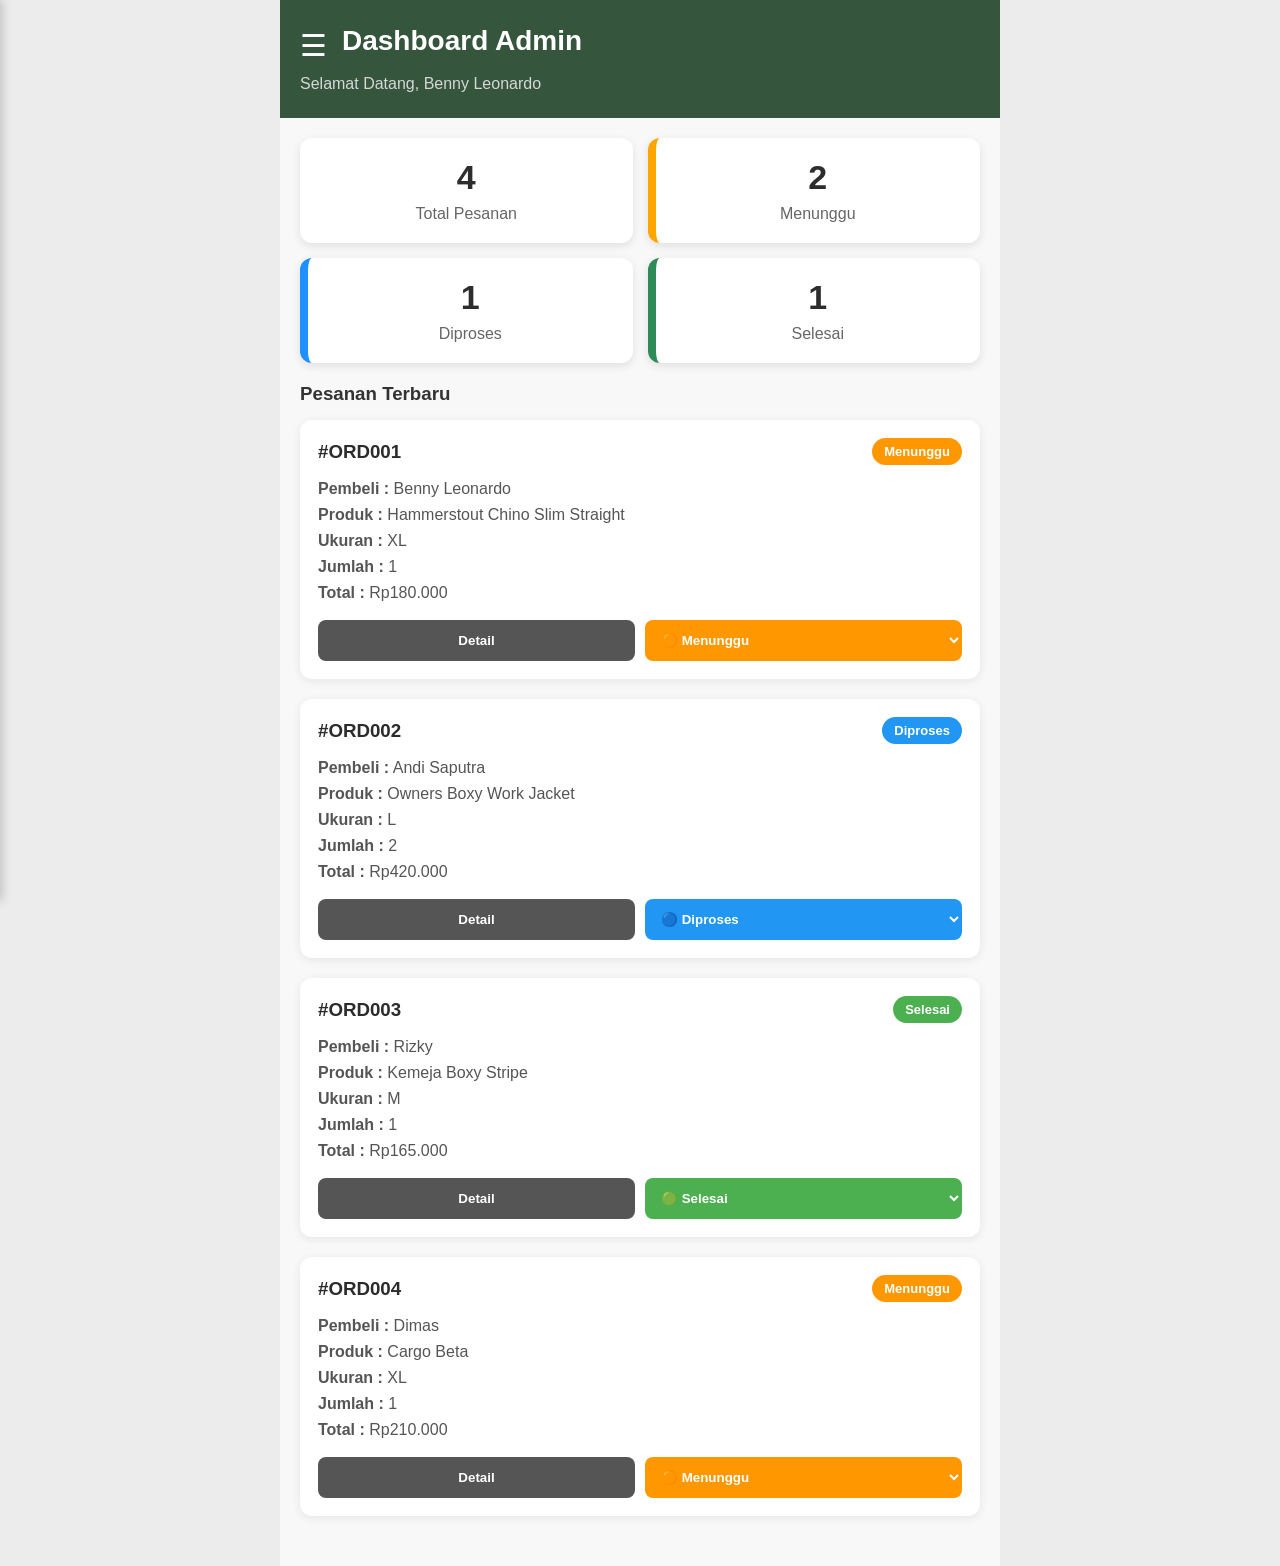
==== admin.html @ 1dfbb849 "Add files via upload" ====
<!DOCTYPE html>
<html lang="id">

<head>
    <meta charset="UTF-8">
    <meta name="viewport" content="width=device-width, initial-scale=1.0">
    <title>Dashboard Admin - FashDrop</title>

    <link rel="stylesheet" href="admin.css">
</head>

<body>

    <div id="overlay" class="overlay" onclick="closeSidebar()"></div>

    <div id="sidebar" class="sidebar">

        <div class="sidebar-header">

            <img src="foto_Benny Leonardo (1).jpg" alt="Logo">

            <h3>Admin</h3>

            <p>Benny Leonardo</p>

        </div>

        <div class="sidebar-menu">

            <a href="index.html">🏠 Home</a>

            <a href="admin.html">📊 Dashboard Admin</a>

            <a href="pesanan.html">📦 Pesanan Saya</a>

            <a href="login.html">🔑 Login</a>

        </div>

    </div>

    <div class="mobile-container">

        <!-- HEADER -->
        <header>

    <div class="header-top">

        <span class="menu-button" onclick="toggleMenu()">
            ☰
        </span>

        <h2>Dashboard Admin</h2>

    </div>

    <p>Selamat Datang, Benny Leonardo</p>

</header>

        <!-- STATISTIK -->

        <section class="dashboard">

            <div class="card-stat">
                <h3 id="totalPesanan">4</h3>
                <p>Total Pesanan</p>
            </div>

            <div class="card-stat orange">
                <h3 id="totalMenunggu">2</h3>
                <p>Menunggu</p>
            </div>

            <div class="card-stat blue">
                <h3 id="totalDiproses">1</h3>
                <p>Diproses</p>
            </div>

            <div class="card-stat green">
                <h3 id="totalSelesai">1</h3>
                <p>Selesai</p>
            </div>

        </section>

        <!-- JUDUL -->

        <div class="judul">

            <h3>Pesanan Terbaru</h3>

        </div>

        <!-- DAFTAR PESANAN -->

        <section class="order-list">

            <!-- PESANAN 1 -->

            <div class="order-card">

                <div class="order-header">

                    <h3>#ORD001</h3>

                    <span class="status waiting">
                        Menunggu
                    </span>

                </div>

                <p><b>Pembeli :</b> Benny Leonardo</p>

                <p><b>Produk :</b> Hammerstout Chino Slim Straight</p>

                <p><b>Ukuran :</b> XL</p>

                <p><b>Jumlah :</b> 1</p>

                <p><b>Total :</b> Rp180.000</p>

                <div class="button-group">

                    <button class="detail">
                        Detail
                    </button>

                    <select class="status-btn" onchange="ubahStatus(this)">

                        <option value="waiting">🟠 Menunggu</option>

                        <option value="process">🔵 Diproses</option>

                        <option value="kirim">🟣 Dikirim</option>

                        <option value="finish">🟢 Selesai</option>

                    </select>

                </div>

            </div>

            <!-- PESANAN 2 -->

            <div class="order-card">

                <div class="order-header">

                    <h3>#ORD002</h3>

                    <span class="status process">

                        Diproses

                    </span>

                </div>

                <p><b>Pembeli :</b> Andi Saputra</p>

                <p><b>Produk :</b> Owners Boxy Work Jacket</p>

                <p><b>Ukuran :</b> L</p>

                <p><b>Jumlah :</b> 2</p>

                <p><b>Total :</b> Rp420.000</p>

                <div class="button-group">

                    <button class="detail">
                        Detail
                    </button>

                    <select class="status-btn process" onchange="ubahStatus(this)">

                        <option value="waiting">🟠 Menunggu</option>
                        <option value="process" selected>🔵 Diproses</option>
                        <option value="kirim">🟣 Dikirim</option>
                        <option value="finish">🟢 Selesai</option>

                    </select>

                </div>

            </div>

            <!-- PESANAN 3 -->

            <div class="order-card">

                <div class="order-header">

                    <h3>#ORD003</h3>

                    <span class="status finish">

                        Selesai

                    </span>

                </div>

                <p><b>Pembeli :</b> Rizky</p>

                <p><b>Produk :</b> Kemeja Boxy Stripe</p>

                <p><b>Ukuran :</b> M</p>

                <p><b>Jumlah :</b> 1</p>

                <p><b>Total :</b> Rp165.000</p>

                <div class="button-group">

                    <button class="detail">
                        Detail
                    </button>

                    <select class="status-btn finish" onchange="ubahStatus(this)">

                        <option value="waiting">🟠 Menunggu</option>
                        <option value="process">🔵 Diproses</option>
                        <option value="kirim">🟣 Dikirim</option>
                        <option value="finish" selected>🟢 Selesai</option>

                    </select>

                </div>

            </div>

            <!-- PESANAN 4 -->

            <div class="order-card">

                <div class="order-header">

                    <h3>#ORD004</h3>

                    <span class="status waiting">

                        Menunggu

                    </span>

                </div>

                <p><b>Pembeli :</b> Dimas</p>

                <p><b>Produk :</b> Cargo Beta</p>

                <p><b>Ukuran :</b> XL</p>

                <p><b>Jumlah :</b> 1</p>

                <p><b>Total :</b> Rp210.000</p>

                <div class="button-group">

                    <button class="detail">
                        Detail
                    </button>

                    <select class="status-btn waiting" onchange="ubahStatus(this)">

                        <option value="waiting" selected>🟠 Menunggu</option>
                        <option value="process">🔵 Diproses</option>
                        <option value="kirim">🟣 Dikirim</option>
                        <option value="finish">🟢 Selesai</option>

                    </select>

                </div>

            </div>

        </section>

    </div>

    <script>

        function closeSidebar() {

    document.querySelector(".sidebar").classList.remove("active");
    document.querySelector(".overlay").classList.remove("active");

}

        function toggleMenu(){

    document.querySelector(".sidebar").classList.toggle("active");

    document.querySelector(".overlay").classList.toggle("active");

}

        // ==========================
        // UPDATE DASHBOARD
        // ==========================

        function updateDashboard() {

            const semuaStatus = document.querySelectorAll(".status");

            let totalPesanan = semuaStatus.length;
            let menunggu = 0;
            let diproses = 0;
            let selesai = 0;

            semuaStatus.forEach(function (item) {

                let status = item.textContent.trim();

                if (status === "Menunggu") {
                    menunggu++;
                }

                else if (status === "Diproses" || status === "Dikirim") {
                    diproses++;
                }

                else if (status === "Selesai") {
                    selesai++;
                }

            });

            document.getElementById("totalPesanan").textContent = totalPesanan;
            document.getElementById("totalMenunggu").textContent = menunggu;
            document.getElementById("totalDiproses").textContent = diproses;
            document.getElementById("totalSelesai").textContent = selesai;

        }

        // ==========================
        // UBAH STATUS PESANAN
        // ==========================

        function ubahStatus(select) {

            const card = select.closest(".order-card");
            const badge = card.querySelector(".status");

            // Reset class badge
            badge.classList.remove(
                "waiting",
                "process",
                "kirim",
                "finish"
            );

            // Reset class dropdown
            select.classList.remove(
                "waiting",
                "process",
                "kirim",
                "finish"
            );

            switch (select.value) {

                case "waiting":

                    badge.textContent = "Menunggu";
                    badge.classList.add("waiting");
                    select.classList.add("waiting");

                    break;

                case "process":

                    badge.textContent = "Diproses";
                    badge.classList.add("process");
                    select.classList.add("process");

                    break;

                case "kirim":

                    badge.textContent = "Dikirim";
                    badge.classList.add("kirim");
                    select.classList.add("kirim");

                    break;

                case "finish":

                    badge.textContent = "Selesai";
                    badge.classList.add("finish");
                    select.classList.add("finish");

                    break;

            }

            // Update statistik
            updateDashboard();

        }

        // ==========================
        // SAAT HALAMAN DIBUKA
        // ==========================

        window.onload = function () {

            // Memberi warna awal pada setiap dropdown
            document.querySelectorAll(".status-btn").forEach(function (select) {

                select.classList.add(select.value);

            });

            // Hitung statistik pertama kali
            updateDashboard();

        };

    </script>

</body>

</html>
---- admin.css ----
/* ==========================
   RESET
========================== */

* {
    margin: 0;
    padding: 0;
    box-sizing: border-box;
    font-family: Arial, sans-serif;
}

body {
    background: #ececec;
}

.header-top{

    display:flex;
    align-items:center;
    gap:15px;

    margin-bottom:10px;

}

.menu-button{

    font-size:30px;

    cursor:pointer;

    color:white;

    user-select:none;

}

.sidebar{
    position:fixed;
    top:0;
    left:-280px;
    width:280px;
    height:100%;
    background:white;
    transition:.3s;
    z-index:1000;
    box-shadow:2px 0 10px rgba(0,0,0,.2);
}

.sidebar.active{
    left:0;
}

.overlay{
    position:fixed;
    top:0;
    left:0;
    width:100%;
    height:100%;
    background:rgba(0,0,0,.4);
    display:none;
    z-index:999;
}

.overlay.active{
    display:block;
}

.sidebar-header{
    background:#36553d;
    color:white;
    text-align:center;
    padding:20px;
}

.sidebar-header img{
    width:80px;
    height:80px;
    border-radius:50%;
    object-fit:cover;
}

.sidebar-menu a{
    display:block;
    padding:15px 20px;
    text-decoration:none;
    color:#333;
    border-bottom:1px solid #eee;
}

.sidebar-menu a:hover{
    background:#f5f5f5;
}

/* ==========================
   CONTAINER
========================== */

.mobile-container {
    max-width: 720px;
    margin: auto;
    min-height: 100vh;
    background: #f8f8f8;
}

/* ==========================
   HEADER
========================== */

header {
    background: #36553d;
    color: white;
    padding: 25px 20px;
}

header h2 {
    font-size: 28px;
    margin-bottom: 8px;
}

header p {
    color: #d7d7d7;
}

/* ==========================
   DASHBOARD
========================== */

.dashboard {
    display: grid;
    grid-template-columns: repeat(2, 1fr);
    gap: 15px;
    padding: 20px;
}

.card-stat {

    background: white;
    border-radius: 12px;
    text-align: center;
    padding: 20px;
    box-shadow: 0 3px 10px rgba(0, 0, 0, .1);

}

.card-stat h3 {

    font-size: 34px;
    margin-bottom: 8px;
    color: #2d2d2d;

}

.card-stat p {

    color: #666;

}

.orange {

    border-left: 8px solid orange;

}

.blue {

    border-left: 8px solid dodgerblue;

}

.green {

    border-left: 8px solid seagreen;

}

/* ==========================
   JUDUL
========================== */

.judul {

    padding: 0 20px 15px;

}

.judul h3 {

    color: #333;

}

/* ==========================
   CARD PESANAN
========================== */

.order-list {

    padding: 0 20px 30px;

}

.order-card {

    background: white;
    border-radius: 12px;
    margin-bottom: 20px;
    padding: 18px;
    box-shadow: 0 2px 10px rgba(0, 0, 0, .08);

}

.order-header {

    display: flex;
    justify-content: space-between;
    align-items: center;
    margin-bottom: 15px;

}

.order-header h3 {

    color: #2c2c2c;

}

.order-card p {

    margin: 8px 0;
    color: #555;

}

/* ==========================
   STATUS
========================== */

.status {

    padding: 6px 12px;
    border-radius: 30px;
    color: white;
    font-size: 13px;
    font-weight: bold;

}

.waiting {

    background: #ff9800;

}

.process {

    background: #2196f3;

}

.finish {

    background: #4caf50;

}


/* ==========================
   BUTTON
========================== */

.button-group {

    display: flex;
    gap: 10px;
    margin-top: 18px;

}

.button-group button {

    flex: 1;
    border: none;
    padding: 12px;
    border-radius: 8px;
    cursor: pointer;
    font-weight: bold;
    transition: .3s;

}

.detail {

    background: #555;
    color: white;

}

.proses {

    background: #ff9800;
    color: white;

}

.kirim {

    background: #2196f3;
    color: white;

}

.button-group button:hover {

    transform: translateY(-2px);

}

.status-btn{

    flex:1;

    border:none;

    border-radius:8px;

    padding:12px;

    color:white;

    font-weight:bold;

    cursor:pointer;

    outline:none;

    transition:.3s;

    background:#ff9800;

}

.status-btn.process{

    background:#2196f3;

}

.status-btn.kirim{

    background:#9c27b0;

}

.status-btn.finish{

    background:#4caf50;

}

/* ==========================
   RESPONSIVE
========================== */

@media(max-width:480px) {

    .dashboard {

        grid-template-columns: 1fr;

    }

    .button-group {

        flex-direction: column;

    }

}
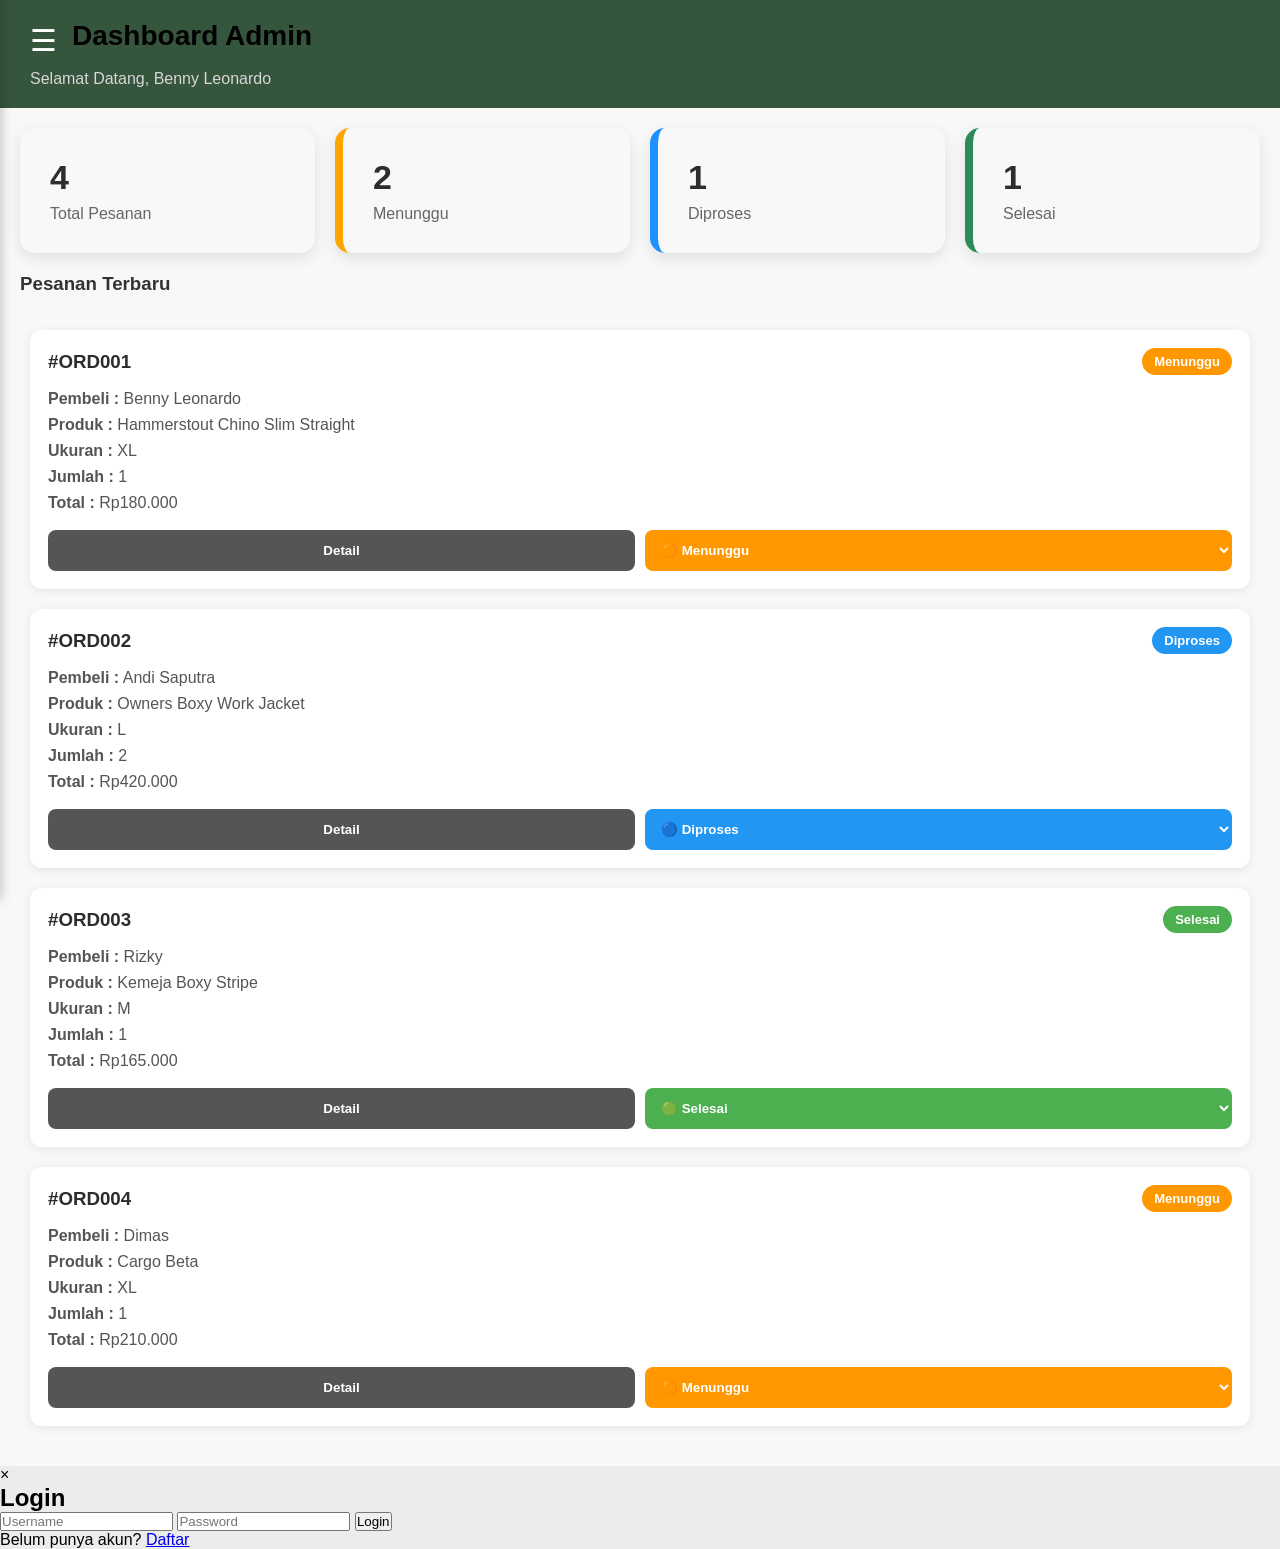
==== commit 02eb5adc: "Update admin.html" ====
--- a/admin.html
+++ b/admin.html
@@ -27,13 +27,17 @@
 
         <div class="sidebar-menu">
 
-            <a href="index.html">🏠 Home</a>
+            <a href="index.html">🏠 beranda</a>
+
+            <a href="profile.html">👤 Profile</a>
+
+            <a href="utama.html">📖 produk</a>
 
             <a href="admin.html">📊 Dashboard Admin</a>
 
             <a href="pesanan.html">📦 Pesanan Saya</a>
 
-            <a href="login.html">🔑 Login</a>
+            <a href="#" onclick="openLogin()">🔑 Login</a>
 
         </div>
 
@@ -122,7 +126,7 @@
 
                 <div class="button-group">
 
-                    <button class="detail">
+                    <button class="detail" onclick="window.location.href='detail-pembayaran.html'">
                         Detail
                     </button>
 
@@ -278,6 +282,74 @@
             </div>
 
         </section>
+
+    </div>
+
+    <div id="loginOverlay" class="login-overlay">
+
+        <div class="login-box">
+
+            <span class="close" onclick="closeLogin()">&times;</span>
+
+            <div id="loginForm">
+
+                <h2>Login</h2>
+
+                <input type="text" placeholder="Username">
+
+                <input type="password" placeholder="Password">
+
+                <button class="btn-login">
+
+                    Login
+
+                </button>
+
+                <div class="switch-text">
+
+                    Belum punya akun?
+
+                    <a href="#" onclick="showRegister(event)">
+
+                        Daftar
+
+                    </a>
+
+                </div>
+
+            </div>
+
+            <div id="registerForm" style="display:none;">
+
+                <h2>Daftar</h2>
+
+                <input type="text" placeholder="Nama">
+
+                <input type="email" placeholder="Email">
+
+                <input type="password" placeholder="Password">
+
+                <button class="btn-login">
+
+                    Daftar
+
+                </button>
+
+                <div class="switch-text">
+
+                    Sudah punya akun?
+
+                    <a href="#" onclick="showLogin(event)">
+
+                        Login
+
+                    </a>
+
+                </div>
+
+            </div>
+
+        </div>
 
     </div>
 
@@ -420,8 +492,36 @@
 
         };
 
+        function openLogin() {
+            document.getElementById("loginOverlay").style.display = "flex";
+        }
+
+        function closeLogin() {
+            document.getElementById("loginOverlay").style.display = "none";
+        }
+
+        function showRegister(event) {
+            event.preventDefault();
+
+            document.getElementById("loginForm").style.display = "none";
+            document.getElementById("registerForm").style.display = "block";
+        }
+
+        function showLogin(event) {
+            event.preventDefault();
+
+            document.getElementById("registerForm").style.display = "none";
+            document.getElementById("loginForm").style.display = "block";
+        }
+
+        window.onclick = function (e) {
+
+            if (e.target == document.getElementById("loginOverlay"))
+                closeLogin();
+        }
+
     </script>
 
 </body>
 
-</html>+</html>
--- a/admin.css
+++ b/admin.css
@@ -9,87 +9,93 @@
     font-family: Arial, sans-serif;
 }
 
+html,
 body {
+    margin: 0;
+    padding: 0;
+    width: 100%;
+    min-height: 100%;
+    overflow-x: hidden;
     background: #ececec;
 }
 
-.header-top{
-
-    display:flex;
-    align-items:center;
-    gap:15px;
-
-    margin-bottom:10px;
-
-}
-
-.menu-button{
-
-    font-size:30px;
-
-    cursor:pointer;
-
-    color:white;
-
-    user-select:none;
-
-}
-
-.sidebar{
-    position:fixed;
-    top:0;
-    left:-280px;
-    width:280px;
-    height:100%;
-    background:white;
-    transition:.3s;
-    z-index:1000;
-    box-shadow:2px 0 10px rgba(0,0,0,.2);
-}
-
-.sidebar.active{
-    left:0;
-}
-
-.overlay{
-    position:fixed;
-    top:0;
-    left:0;
-    width:100%;
-    height:100%;
-    background:rgba(0,0,0,.4);
-    display:none;
-    z-index:999;
-}
-
-.overlay.active{
-    display:block;
-}
-
-.sidebar-header{
-    background:#36553d;
-    color:white;
-    text-align:center;
-    padding:20px;
-}
-
-.sidebar-header img{
-    width:80px;
-    height:80px;
-    border-radius:50%;
-    object-fit:cover;
-}
-
-.sidebar-menu a{
-    display:block;
-    padding:15px 20px;
-    text-decoration:none;
-    color:#333;
-    border-bottom:1px solid #eee;
-}
-
-.sidebar-menu a:hover{
-    background:#f5f5f5;
+.header-top {
+
+    display: flex;
+    align-items: center;
+    gap: 15px;
+
+    margin-bottom: 10px;
+
+}
+
+.menu-button {
+
+    font-size: 30px;
+
+    cursor: pointer;
+
+    color: white;
+
+    user-select: none;
+
+}
+
+.sidebar {
+    position: fixed;
+    top: 0;
+    left: -280px;
+    width: 280px;
+    height: 100%;
+    background: white;
+    transition: .3s;
+    z-index: 1000;
+    box-shadow: 2px 0 10px rgba(0, 0, 0, .2);
+}
+
+.sidebar.active {
+    left: 0;
+}
+
+.overlay {
+    position: fixed;
+    top: 0;
+    left: 0;
+    width: 100%;
+    height: 100%;
+    background: rgba(0, 0, 0, .4);
+    display: none;
+    z-index: 999;
+}
+
+.overlay.active {
+    display: block;
+}
+
+.sidebar-header {
+    background: #36553d;
+    color: white;
+    text-align: center;
+    padding: 20px;
+}
+
+.sidebar-header img {
+    width: 80px;
+    height: 80px;
+    border-radius: 50%;
+    object-fit: cover;
+}
+
+.sidebar-menu a {
+    display: block;
+    padding: 15px 20px;
+    text-decoration: none;
+    color: #333;
+    border-bottom: 1px solid #eee;
+}
+
+.sidebar-menu a:hover {
+    background: #f5f5f5;
 }
 
 /* ==========================
@@ -97,8 +103,7 @@
 ========================== */
 
 .mobile-container {
-    max-width: 720px;
-    margin: auto;
+    width: 100%;
     min-height: 100vh;
     background: #f8f8f8;
 }
@@ -109,8 +114,7 @@
 
 header {
     background: #36553d;
-    color: white;
-    padding: 25px 20px;
+    padding: 20px 30px;
 }
 
 header h2 {
@@ -128,18 +132,26 @@
 
 .dashboard {
     display: grid;
-    grid-template-columns: repeat(2, 1fr);
-    gap: 15px;
+    grid-template-columns: repeat(auto-fit, minmax(250px, 1fr));
+    gap: 20px;
     padding: 20px;
 }
 
 .card-stat {
 
-    background: white;
-    border-radius: 12px;
-    text-align: center;
-    padding: 20px;
-    box-shadow: 0 3px 10px rgba(0, 0, 0, .1);
+    padding: 30px;
+
+    border-radius: 15px;
+
+    box-shadow: 0 5px 15px rgba(0, 0, 0, .1);
+
+    transition: .3s;
+
+}
+
+.card-stat:hover {
+
+    transform: translateY(-5px);
 
 }
 
@@ -195,9 +207,9 @@
    CARD PESANAN
 ========================== */
 
-.order-list {
-
-    padding: 0 20px 30px;
+.order-list{
+
+padding:20px 30px;
 
 }
 
@@ -317,45 +329,45 @@
 
 }
 
-.status-btn{
-
-    flex:1;
-
-    border:none;
-
-    border-radius:8px;
-
-    padding:12px;
-
-    color:white;
-
-    font-weight:bold;
-
-    cursor:pointer;
-
-    outline:none;
-
-    transition:.3s;
-
-    background:#ff9800;
-
-}
-
-.status-btn.process{
-
-    background:#2196f3;
-
-}
-
-.status-btn.kirim{
-
-    background:#9c27b0;
-
-}
-
-.status-btn.finish{
-
-    background:#4caf50;
+.status-btn {
+
+    flex: 1;
+
+    border: none;
+
+    border-radius: 8px;
+
+    padding: 12px;
+
+    color: white;
+
+    font-weight: bold;
+
+    cursor: pointer;
+
+    outline: none;
+
+    transition: .3s;
+
+    background: #ff9800;
+
+}
+
+.status-btn.process {
+
+    background: #2196f3;
+
+}
+
+.status-btn.kirim {
+
+    background: #9c27b0;
+
+}
+
+.status-btn.finish {
+
+    background: #4caf50;
 
 }
 
@@ -363,18 +375,50 @@
    RESPONSIVE
 ========================== */
 
-@media(max-width:480px) {
-
-    .dashboard {
-
-        grid-template-columns: 1fr;
-
-    }
-
-    .button-group {
-
-        flex-direction: column;
-
-    }
-
-}+/* Tablet */
+
+@media(max-width:768px){
+
+.dashboard{
+
+grid-template-columns:repeat(2,1fr);
+
+}
+
+.button-group{
+
+flex-direction:column;
+
+}
+
+}
+
+/* HP */
+
+@media(max-width:480px){
+
+.dashboard{
+
+grid-template-columns:1fr;
+
+}
+
+header h2{
+
+font-size:24px;
+
+}
+
+header p{
+
+font-size:14px;
+
+}
+
+.button-group{
+
+flex-direction:column;
+
+}
+
+}
